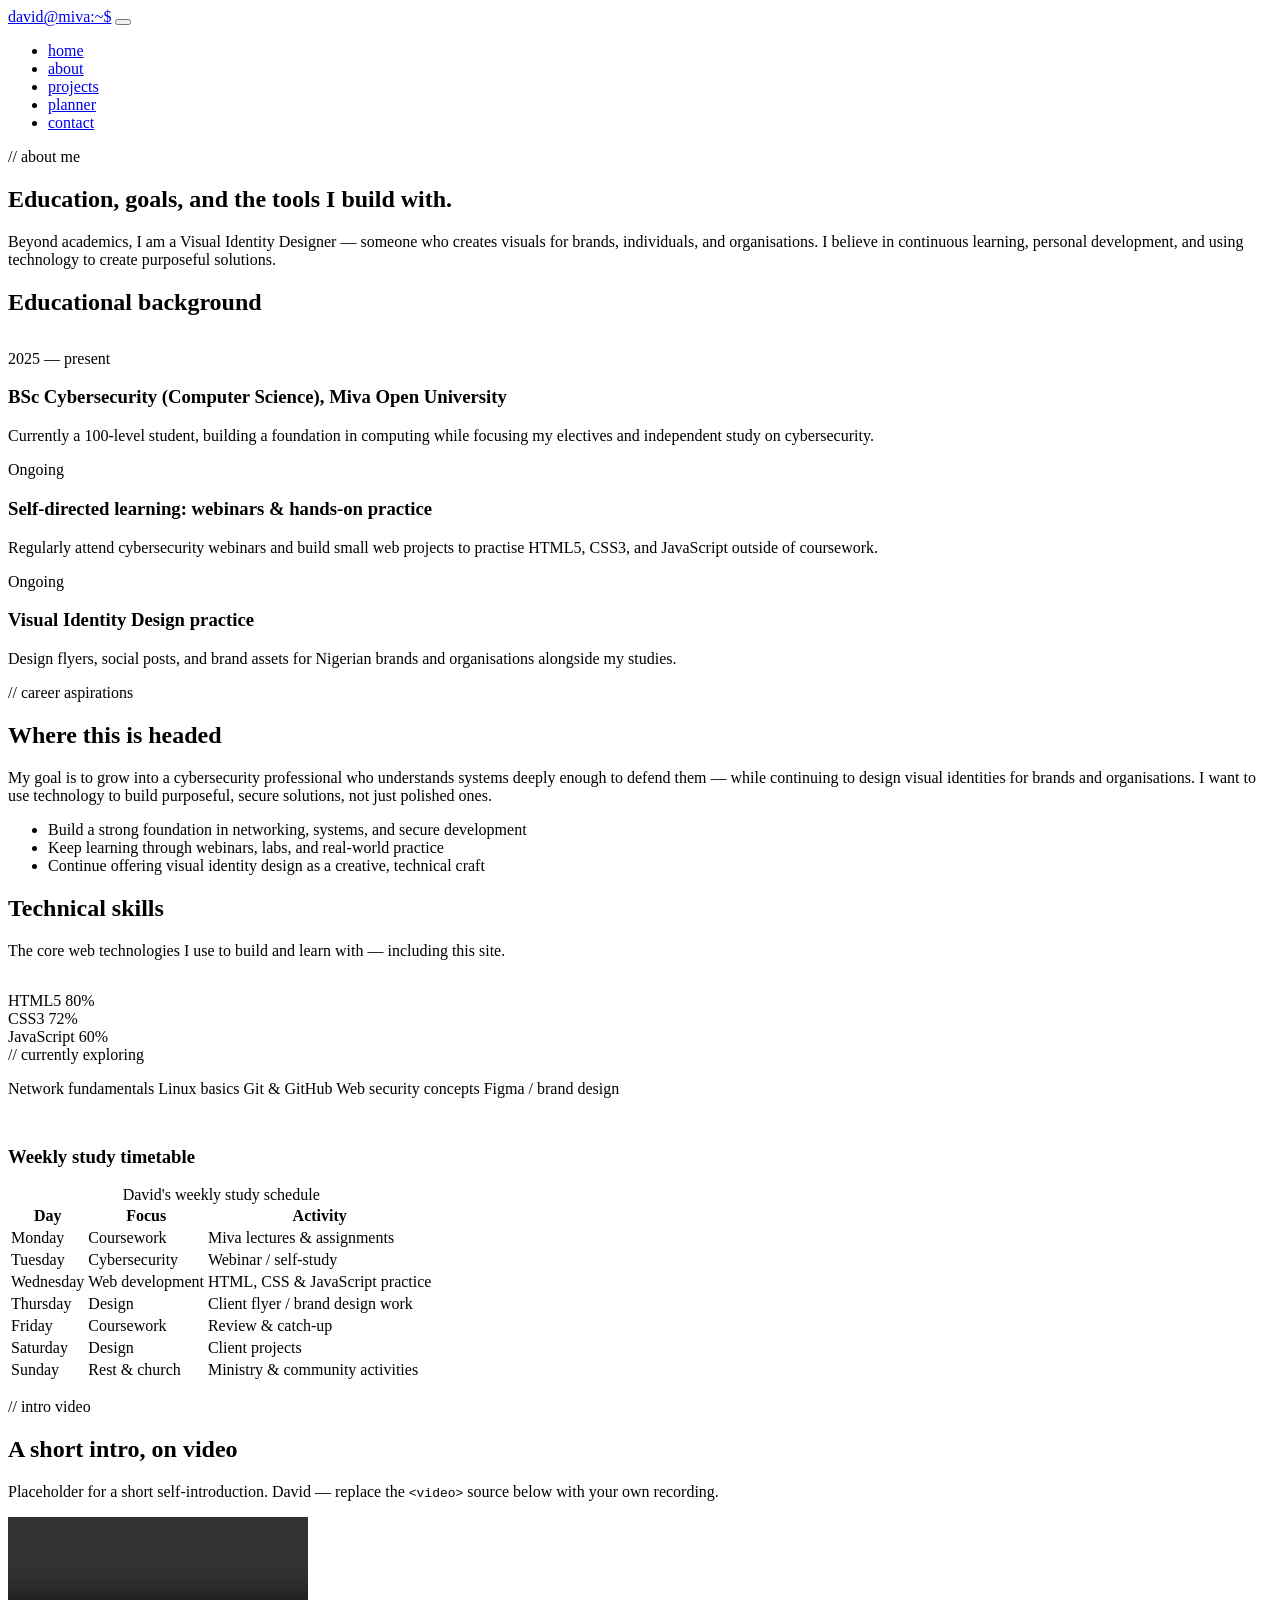
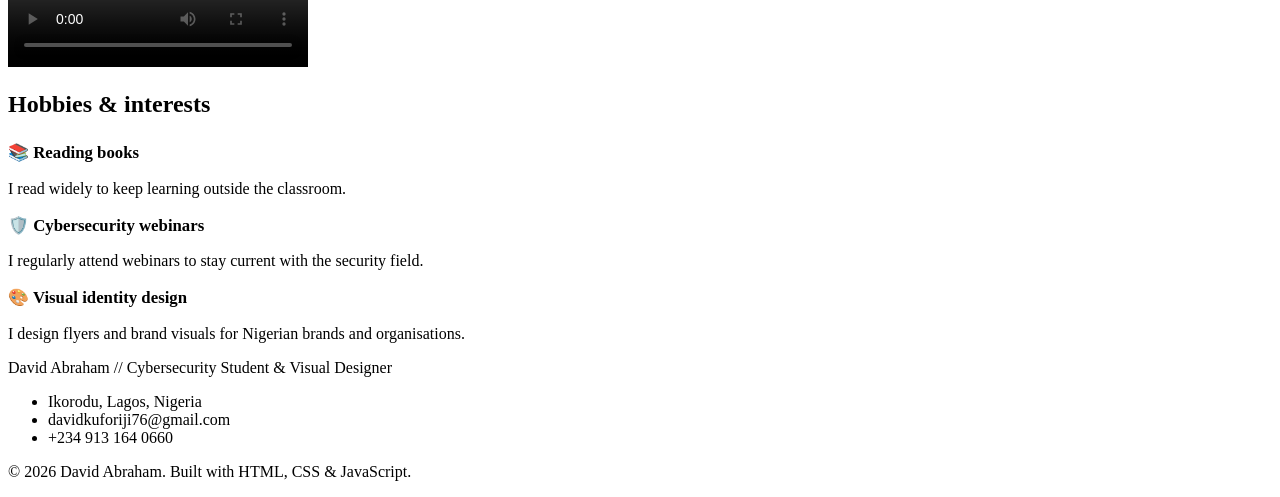
==== about.html @ 07c9d882 "Create about.html" ====
<!DOCTYPE html>
<html lang="en">
<head>
<meta charset="UTF-8">
<meta name="viewport" content="width=device-width, initial-scale=1.0">
<title>About — David Abraham</title>
<meta name="description" content="Educational background, career aspirations, technical skills and hobbies of David Abraham, a Cybersecurity student at Miva Open University.">
<link rel="stylesheet" href="style.css">
</head>
<body>

<header class="site-header">
  <nav class="navbar" aria-label="Primary navigation">
    <a href="index.html" class="logo">david<span class="accent">@</span>miva<span class="prompt">:~$</span></a>
    <button class="hamburger" id="hamburger" aria-label="Toggle menu" aria-expanded="false">
      <span></span><span></span><span></span>
    </button>
    <ul class="nav-links" id="navLinks">
      <li><a href="index.html">home</a></li>
      <li><a href="about.html">about</a></li>
      <li><a href="projects.html">projects</a></li>
      <li><a href="planner.html">planner</a></li>
      <li><a href="contact.html">contact</a></li>
    </ul>
  </nav>
</header>

<main>

  <section class="page-header container reveal">
    <p class="eyebrow">// about me</p>
    <h1>Education, goals, and the tools I build with.</h1>
    <p class="section-lede">
      Beyond academics, I am a Visual Identity Designer — someone who creates visuals for brands,
      individuals, and organisations. I believe in continuous learning, personal development, and
      using technology to create purposeful solutions.
    </p>
  </section>

  <!-- ============ EDUCATION TIMELINE ============ -->
  <section class="section container">
    <h2 class="section-title reveal">Educational background</h2>
    <div class="timeline reveal" style="margin-top: 34px;">
      <div class="timeline-item">
        <span class="meta">2025 — present</span>
        <h3>BSc Cybersecurity (Computer Science), Miva Open University</h3>
        <p>Currently a 100-level student, building a foundation in computing while focusing my
          electives and independent study on cybersecurity.</p>
      </div>
      <div class="timeline-item">
        <span class="meta">Ongoing</span>
        <h3>Self-directed learning: webinars &amp; hands-on practice</h3>
        <p>Regularly attend cybersecurity webinars and build small web projects to practise
          HTML5, CSS3, and JavaScript outside of coursework.</p>
      </div>
      <div class="timeline-item">
        <span class="meta">Ongoing</span>
        <h3>Visual Identity Design practice</h3>
        <p>Design flyers, social posts, and brand assets for Nigerian brands and organisations
          alongside my studies.</p>
      </div>
    </div>
  </section>

  <!-- ============ CAREER ASPIRATIONS ============ -->
  <section class="section-tight container reveal">
    <div class="card">
      <p class="eyebrow">// career aspirations</p>
      <h2 class="section-title" style="font-size: 1.5rem;">Where this is headed</h2>
      <p>
        My goal is to grow into a cybersecurity professional who understands systems deeply enough
        to defend them — while continuing to design visual identities for brands and organisations.
        I want to use technology to build purposeful, secure solutions, not just polished ones.
      </p>
      <ul class="list-check">
        <li>Build a strong foundation in networking, systems, and secure development</li>
        <li>Keep learning through webinars, labs, and real-world practice</li>
        <li>Continue offering visual identity design as a creative, technical craft</li>
      </ul>
    </div>
  </section>

  <!-- ============ TECHNICAL SKILLS ============ -->
  <section class="section container">
    <h2 class="section-title reveal">Technical skills</h2>
    <p class="section-lede reveal">The core web technologies I use to build and learn with — including this site.</p>

    <div class="grid grid-2" style="margin-top: 32px; align-items: start;">
      <div class="reveal">
        <div class="skill-bars">
          <div class="skill-bar-row">
            <span class="skill-bar-label">HTML5</span>
            <span class="skill-bar-track"><span class="skill-bar-fill" data-level="80"></span></span>
            <span class="skill-bar-pct">80%</span>
          </div>
          <div class="skill-bar-row">
            <span class="skill-bar-label">CSS3</span>
            <span class="skill-bar-track"><span class="skill-bar-fill" data-level="72"></span></span>
            <span class="skill-bar-pct">72%</span>
          </div>
          <div class="skill-bar-row">
            <span class="skill-bar-label">JavaScript</span>
            <span class="skill-bar-track"><span class="skill-bar-fill" data-level="60"></span></span>
            <span class="skill-bar-pct">60%</span>
          </div>
        </div>
      </div>
      <div class="reveal">
        <p class="eyebrow" style="margin-top:0;">// currently exploring</p>
        <div class="badge-list">
          <span class="badge">Network fundamentals</span>
          <span class="badge">Linux basics</span>
          <span class="badge">Git &amp; GitHub</span>
          <span class="badge">Web security concepts</span>
          <span class="badge">Figma / brand design</span>
        </div>
      </div>
    </div>

    <!-- Mandatory table element: a simple weekly study timetable -->
    <h3 style="margin-top: 48px;">Weekly study timetable</h3>
    <div class="table-wrap reveal">
      <table>
        <caption class="visually-hidden">David's weekly study schedule</caption>
        <thead>
          <tr>
            <th scope="col">Day</th>
            <th scope="col">Focus</th>
            <th scope="col">Activity</th>
          </tr>
        </thead>
        <tbody>
          <tr><td>Monday</td><td>Coursework</td><td>Miva lectures &amp; assignments</td></tr>
          <tr><td>Tuesday</td><td>Cybersecurity</td><td>Webinar / self-study</td></tr>
          <tr><td>Wednesday</td><td>Web development</td><td>HTML, CSS &amp; JavaScript practice</td></tr>
          <tr><td>Thursday</td><td>Design</td><td>Client flyer / brand design work</td></tr>
          <tr><td>Friday</td><td>Coursework</td><td>Review &amp; catch-up</td></tr>
          <tr><td>Saturday</td><td>Design</td><td>Client projects</td></tr>
          <tr><td>Sunday</td><td>Rest &amp; church</td><td>Ministry &amp; community activities</td></tr>
        </tbody>
      </table>
    </div>
  </section>

  <!-- ============ MULTIMEDIA: INTRO VIDEO PLACEHOLDER ============ -->
  <section class="section-tight container reveal">
    <p class="eyebrow">// intro video</p>
    <h2 class="section-title" style="font-size: 1.5rem;">A short intro, on video</h2>
    <p class="section-lede">Placeholder for a short self-introduction. David — replace the <code>&lt;video&gt;</code> source below with your own recording.</p>
    <video controls class="video-placeholder" poster="" aria-label="David Abraham introduction video placeholder">
      <!-- Replace this src with your own video file, e.g. src="media/intro.mp4" -->
      <source src="" type="video/mp4">
      <p>Your browser doesn't support embedded video. This slot is a placeholder for David's introduction video.</p>
    </video>
  </section>

  <!-- ============ HOBBIES ============ -->
  <section class="section-tight container reveal">
    <h2 class="section-title" style="font-size: 1.5rem;">Hobbies &amp; interests</h2>
    <div class="grid grid-3" style="margin-top: 24px;">
      <div class="card">
        <h3 style="font-size: 1.05rem;">📚 Reading books</h3>
        <p>I read widely to keep learning outside the classroom.</p>
      </div>
      <div class="card">
        <h3 style="font-size: 1.05rem;">🛡️ Cybersecurity webinars</h3>
        <p>I regularly attend webinars to stay current with the security field.</p>
      </div>
      <div class="card">
        <h3 style="font-size: 1.05rem;">🎨 Visual identity design</h3>
        <p>I design flyers and brand visuals for Nigerian brands and organisations.</p>
      </div>
    </div>
  </section>

</main>

<footer class="site-footer">
  <div class="container footer-content">
    <p class="footer-brand">David Abraham <span class="dim">// Cybersecurity Student &amp; Visual Designer</span></p>
    <ul class="footer-contact">
      <li>Ikorodu, Lagos, Nigeria</li>
      <li>davidkuforiji76@gmail.com</li>
      <li>+234 913 164 0660</li>
    </ul>
    <p class="footer-copy">&copy; 2026 David Abraham. Built with HTML, CSS &amp; JavaScript.</p>
  </div>
</footer>

<script src="script.js"></script>
</body>
</html>
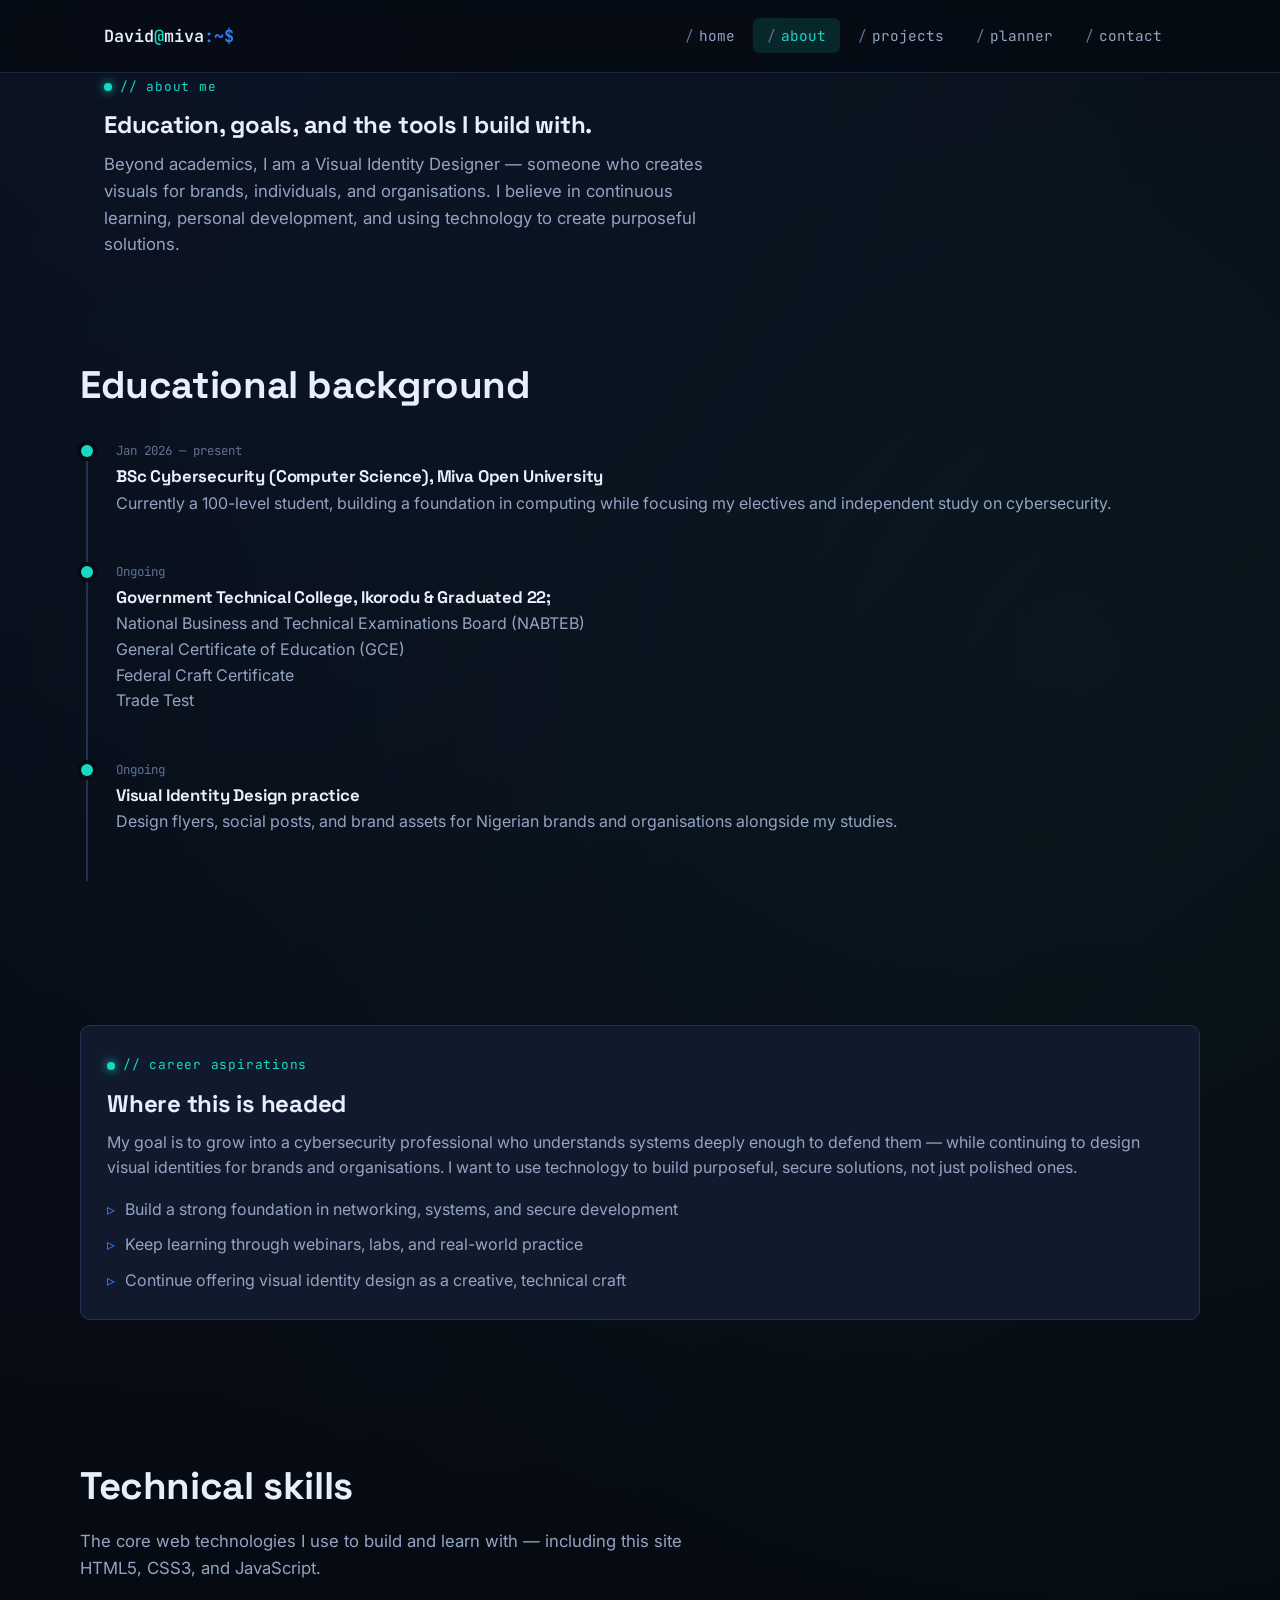
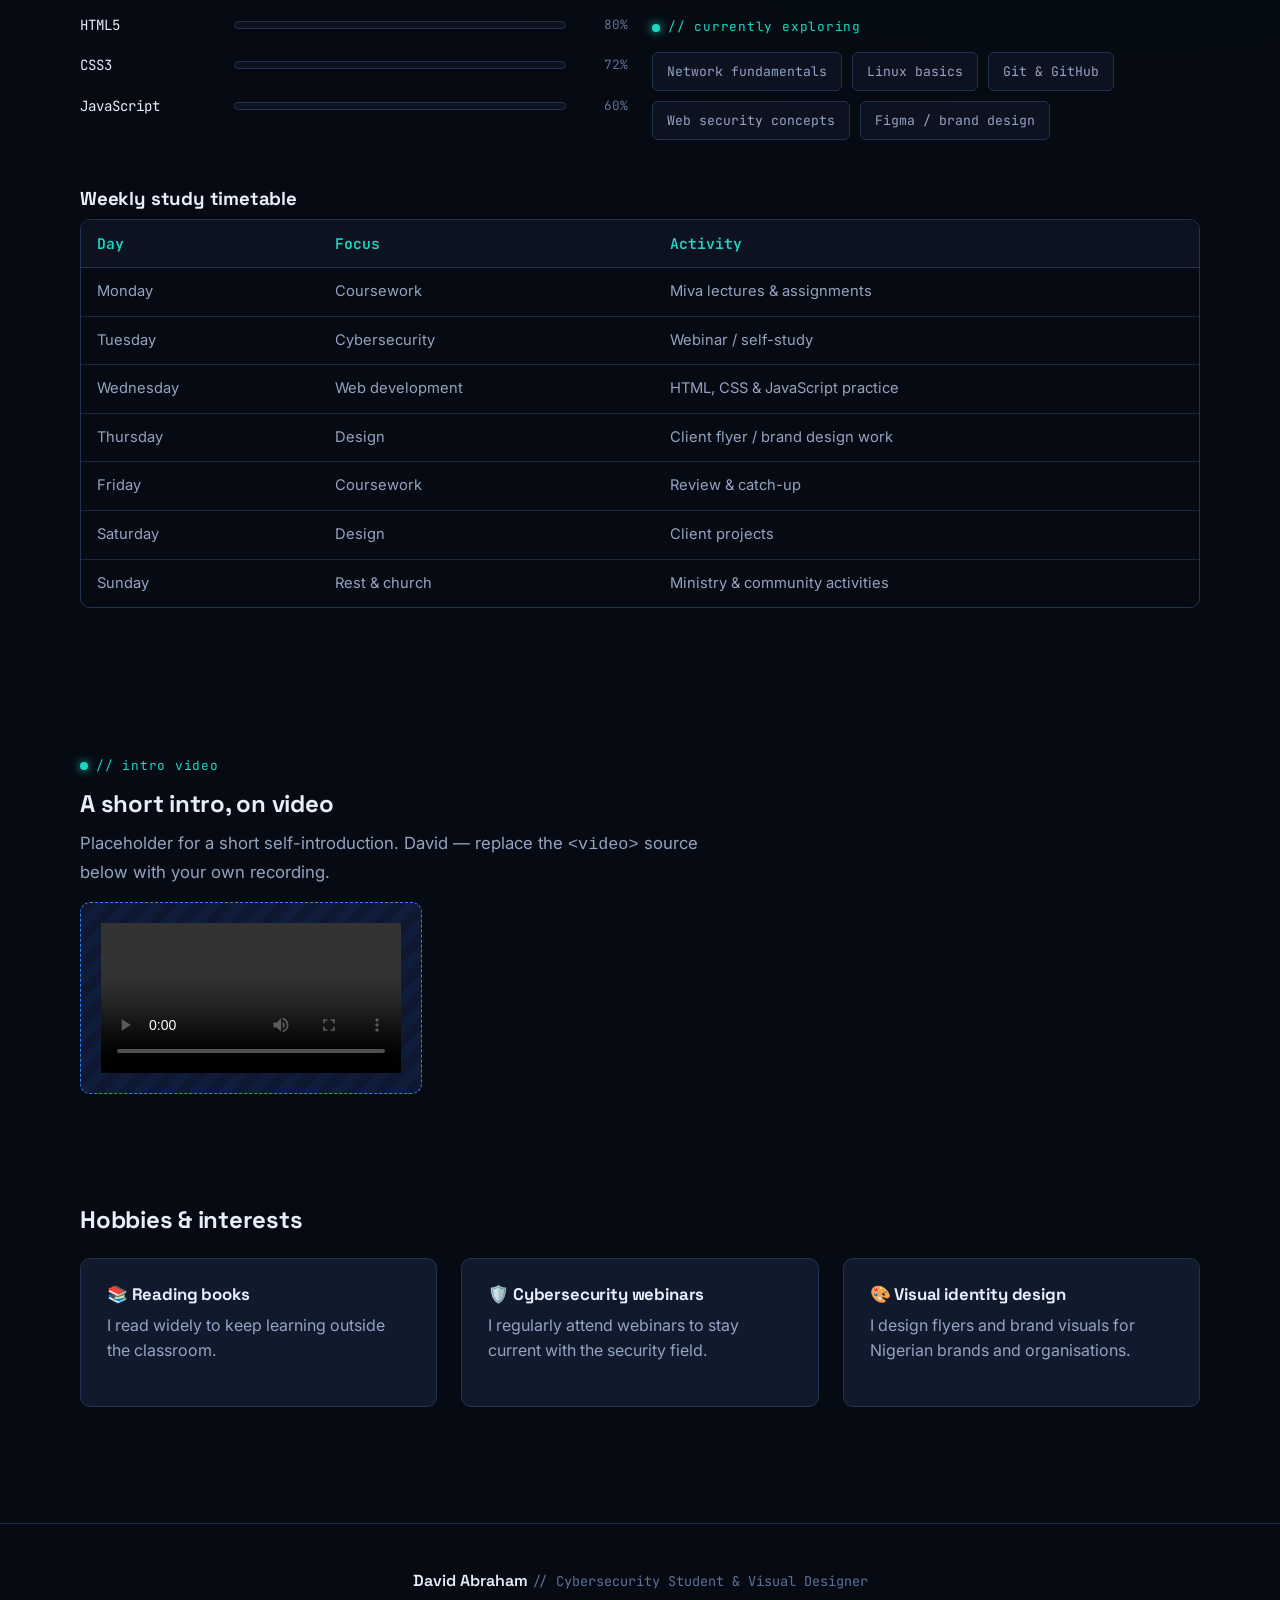
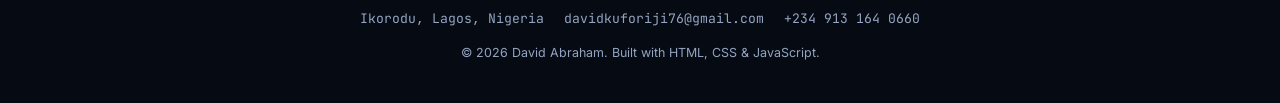
==== commit ee300d61: "Update about.html" ====
--- a/about.html
+++ b/about.html
@@ -11,7 +11,7 @@
 
 <header class="site-header">
   <nav class="navbar" aria-label="Primary navigation">
-    <a href="index.html" class="logo">david<span class="accent">@</span>miva<span class="prompt">:~$</span></a>
+    <a href="index.html" class="logo">David<span class="accent">@</span>miva<span class="prompt">:~$</span></a>
     <button class="hamburger" id="hamburger" aria-label="Toggle menu" aria-expanded="false">
       <span></span><span></span><span></span>
     </button>
@@ -42,16 +42,17 @@
     <h2 class="section-title reveal">Educational background</h2>
     <div class="timeline reveal" style="margin-top: 34px;">
       <div class="timeline-item">
-        <span class="meta">2025 — present</span>
+        <span class="meta">Jan 2026 — present</span>
         <h3>BSc Cybersecurity (Computer Science), Miva Open University</h3>
         <p>Currently a 100-level student, building a foundation in computing while focusing my
           electives and independent study on cybersecurity.</p>
       </div>
       <div class="timeline-item">
         <span class="meta">Ongoing</span>
-        <h3>Self-directed learning: webinars &amp; hands-on practice</h3>
-        <p>Regularly attend cybersecurity webinars and build small web projects to practise
-          HTML5, CSS3, and JavaScript outside of coursework.</p>
+        <h3>Government Technical College, Ikorodu & Graduated 22;</h3>
+        <p> National Business and Technical Examinations Board (NABTEB) <br/> General Certificate of Education (GCE) <br/>
+          Federal Craft Certificate <br/>Trade Test
+</p>
       </div>
       <div class="timeline-item">
         <span class="meta">Ongoing</span>
@@ -83,7 +84,7 @@
   <!-- ============ TECHNICAL SKILLS ============ -->
   <section class="section container">
     <h2 class="section-title reveal">Technical skills</h2>
-    <p class="section-lede reveal">The core web technologies I use to build and learn with — including this site.</p>
+    <p class="section-lede reveal">The core web technologies I use to build and learn with — including this site  HTML5, CSS3, and JavaScript.</p>
 
     <div class="grid grid-2" style="margin-top: 32px; align-items: start;">
       <div class="reveal">
@@ -189,4 +190,4 @@
 
 <script src="script.js"></script>
 </body>
-</html>+</html>
--- a/style.css
+++ b/style.css
@@ -0,0 +1,538 @@
+/* =========================================================================
+   COS 106 STUDENT PORTFOLIO — David Abraham
+   Design direction: a cybersecurity student's terminal, rendered as a site.
+   Palette: near-black navy base, elevated slate-navy surfaces, electric-blue
+   + teal accents. Type: Space Grotesk (display), Inter (body),
+   JetBrains Mono (labels / data / terminal chrome).
+   ========================================================================= */
+
+@import url('https://fonts.googleapis.com/css2?family=Space+Grotesk:wght@500;600;700&family=Inter:wght@400;500;600;700&family=JetBrains+Mono:wght@400;500;600&display=swap');
+
+/* ---------- Design tokens ---------- */
+:root{
+  --color-bg: #060a12;
+  --color-bg-elevated: #0c1220;
+  --color-surface: #101a2c;
+  --color-surface-2: #14203538;
+  --color-border: #223252;
+  --color-border-soft: #1a2740;
+  --color-text: #e9eefb;
+  --color-text-muted: #93a4c2;
+  --color-text-dim: #5f7196;
+  --color-accent-blue: #2f81ff;
+  --color-accent-blue-soft: #2f81ff26;
+  --color-accent-teal: #17d9c4;
+  --color-accent-teal-soft: #17d9c422;
+  --color-danger: #ff5470;
+  --color-success: #17d9c4;
+
+  --font-display: 'Space Grotesk', 'Segoe UI', sans-serif;
+  --font-body: 'Inter', 'Segoe UI', sans-serif;
+  --font-mono: 'JetBrains Mono', 'Consolas', monospace;
+
+  --radius-sm: 6px;
+  --radius-md: 10px;
+  --radius-lg: 16px;
+
+  --max-width: 1120px;
+  --nav-height: 72px;
+
+  --shadow-glow: 0 0 0 1px var(--color-border), 0 20px 60px -20px #000c;
+  --transition-fast: 150ms ease;
+  --transition-med: 300ms cubic-bezier(.2,.7,.2,1);
+}
+
+/* ---------- Reset ---------- */
+*, *::before, *::after{ box-sizing: border-box; }
+html{ scroll-behavior: smooth; }
+body{
+  margin: 0;
+  background: var(--color-bg);
+  background-image:
+    radial-gradient(circle at 15% 0%, #12213f66 0%, transparent 45%),
+    radial-gradient(circle at 85% 20%, #0d2b2a55 0%, transparent 40%);
+  color: var(--color-text);
+  font-family: var(--font-body);
+  line-height: 1.6;
+  -webkit-font-smoothing: antialiased;
+}
+img{ max-width: 100%; display: block; }
+a{ color: inherit; text-decoration: none; }
+ul{ list-style: none; margin: 0; padding: 0; }
+h1,h2,h3,h4{ font-family: var(--font-display); line-height: 1.15; margin: 0 0 .5em; letter-spacing: -0.01em; }
+p{ margin: 0 0 1em; color: var(--color-text-muted); }
+button{ font-family: inherit; cursor: pointer; }
+input, textarea{ font-family: inherit; }
+
+:focus-visible{
+  outline: 2px solid var(--color-accent-teal);
+  outline-offset: 3px;
+  border-radius: 4px;
+}
+
+@media (prefers-reduced-motion: reduce){
+  *{ animation-duration: 0.001ms !important; animation-iteration-count: 1 !important; transition-duration: 0.001ms !important; scroll-behavior: auto !important; }
+}
+
+.container{
+  max-width: var(--max-width);
+  margin: 0 auto;
+  padding: 0 24px;
+}
+
+.eyebrow{
+  font-family: var(--font-mono);
+  font-size: 0.8rem;
+  letter-spacing: 0.06em;
+  color: var(--color-accent-teal);
+  display: inline-flex;
+  align-items: center;
+  gap: 8px;
+  margin-bottom: 14px;
+}
+.eyebrow::before{ content: ''; width: 8px; height: 8px; border-radius: 50%; background: var(--color-accent-teal); box-shadow: 0 0 10px var(--color-accent-teal); }
+
+.section{ padding: 88px 0; }
+.section-tight{ padding: 56px 0; }
+.section-title{ font-size: clamp(1.7rem, 3vw, 2.4rem); }
+.section-lede{ max-width: 640px; color: var(--color-text-muted); font-size: 1.05rem; }
+
+/* ---------- Buttons ---------- */
+.btn{
+  display: inline-flex;
+  align-items: center;
+  gap: 8px;
+  padding: 12px 22px;
+  border-radius: var(--radius-sm);
+  font-family: var(--font-mono);
+  font-size: 0.92rem;
+  font-weight: 500;
+  border: 1px solid var(--color-border);
+  transition: transform var(--transition-fast), border-color var(--transition-fast), background var(--transition-fast), box-shadow var(--transition-fast);
+}
+.btn-primary{
+  background: linear-gradient(135deg, var(--color-accent-blue), #1c5fd6);
+  color: #051021;
+  font-weight: 600;
+  border-color: transparent;
+}
+.btn-primary:hover{ transform: translateY(-2px); box-shadow: 0 10px 26px -10px var(--color-accent-blue); }
+.btn-ghost{ background: var(--color-surface); color: var(--color-text); }
+.btn-ghost:hover{ border-color: var(--color-accent-teal); color: var(--color-accent-teal); }
+.btn:active{ transform: translateY(0); }
+
+/* ---------- Header / Nav ---------- */
+.site-header{
+  position: sticky;
+  top: 0;
+  z-index: 100;
+  backdrop-filter: blur(10px);
+  background: #060a12cc;
+  border-bottom: 1px solid var(--color-border-soft);
+}
+.navbar{
+  max-width: var(--max-width);
+  margin: 0 auto;
+  height: var(--nav-height);
+  padding: 0 24px;
+  display: flex;
+  align-items: center;
+  justify-content: space-between;
+}
+.logo{
+  font-family: var(--font-mono);
+  font-size: 1.05rem;
+  font-weight: 600;
+  color: var(--color-text);
+}
+.logo .accent{ color: var(--color-accent-teal); }
+.logo .prompt{ color: var(--color-accent-blue); }
+
+.nav-links{ display: flex; gap: 4px; align-items: center; }
+.nav-links a{
+  font-family: var(--font-mono);
+  font-size: 0.9rem;
+  color: var(--color-text-muted);
+  padding: 8px 14px;
+  border-radius: var(--radius-sm);
+  position: relative;
+  transition: color var(--transition-fast), background var(--transition-fast);
+}
+.nav-links a::before{ content: '/'; margin-right: 5px; color: var(--color-text-dim); }
+.nav-links a:hover{ color: var(--color-text); background: var(--color-surface); }
+.nav-links a.active{ color: var(--color-accent-teal); background: var(--color-accent-teal-soft); }
+
+.hamburger{
+  display: none;
+  flex-direction: column;
+  justify-content: center;
+  gap: 5px;
+  width: 40px;
+  height: 40px;
+  background: transparent;
+  border: 1px solid var(--color-border);
+  border-radius: var(--radius-sm);
+}
+.hamburger span{
+  display: block;
+  width: 18px;
+  height: 2px;
+  margin: 0 auto;
+  background: var(--color-text);
+  transition: transform var(--transition-med), opacity var(--transition-med);
+}
+.hamburger.open span:nth-child(1){ transform: translateY(7px) rotate(45deg); }
+.hamburger.open span:nth-child(2){ opacity: 0; }
+.hamburger.open span:nth-child(3){ transform: translateY(-7px) rotate(-45deg); }
+
+/* ---------- Hero ---------- */
+.hero{
+  padding: 72px 0 96px;
+  display: grid;
+  grid-template-columns: 1.15fr 0.85fr;
+  gap: 48px;
+  align-items: center;
+}
+.hero-copy h1{
+  font-size: clamp(2.1rem, 5vw, 3.4rem);
+}
+.hero-copy .highlight{ color: var(--color-accent-teal); }
+.hero-actions{ display: flex; gap: 14px; margin-top: 28px; flex-wrap: wrap; }
+
+/* Terminal boot animation — the site's signature element */
+.terminal{
+  background: var(--color-bg-elevated);
+  border: 1px solid var(--color-border);
+  border-radius: var(--radius-lg);
+  box-shadow: var(--shadow-glow);
+  overflow: hidden;
+  font-family: var(--font-mono);
+  animation: fadeInUp 700ms ease both;
+}
+.terminal-bar{
+  display: flex;
+  align-items: center;
+  gap: 8px;
+  padding: 12px 16px;
+  background: var(--color-surface);
+  border-bottom: 1px solid var(--color-border);
+}
+.terminal-bar span{ width: 11px; height: 11px; border-radius: 50%; display: inline-block; }
+.terminal-bar span:nth-child(1){ background: #ff5f56; }
+.terminal-bar span:nth-child(2){ background: #ffbd2e; }
+.terminal-bar span:nth-child(3){ background: #27c93f; }
+.terminal-bar .terminal-title{ margin-left: 8px; color: var(--color-text-dim); font-size: 0.78rem; }
+.terminal-body{ padding: 22px; min-height: 210px; font-size: 0.92rem; }
+.terminal-line{ margin-bottom: 10px; white-space: pre-wrap; }
+.terminal-line .prompt-sign{ color: var(--color-accent-teal); margin-right: 8px; }
+.terminal-line .out{ color: var(--color-text-muted); }
+.terminal-line .ok{ color: var(--color-accent-teal); }
+.cursor{
+  display: inline-block;
+  width: 8px;
+  height: 1em;
+  background: var(--color-accent-blue);
+  vertical-align: text-bottom;
+  animation: blink 1s steps(1) infinite;
+}
+
+@keyframes blink{ 50%{ opacity: 0; } }
+@keyframes fadeInUp{ from{ opacity: 0; transform: translateY(16px); } to{ opacity: 1; transform: translateY(0); } }
+@keyframes fadeIn{ from{ opacity: 0; } to{ opacity: 1; } }
+
+.reveal{ opacity: 0; transform: translateY(18px); transition: opacity 700ms ease, transform 700ms ease; }
+.reveal.is-visible{ opacity: 1; transform: translateY(0); }
+
+/* ---------- Avatar placeholder ---------- */
+.avatar-placeholder{
+  width: 168px;
+  height: 168px;
+  border-radius: 50%;
+  border: 2px dashed var(--color-accent-teal);
+  display: flex;
+  align-items: center;
+  justify-content: center;
+  flex-direction: column;
+  gap: 4px;
+  color: var(--color-text-dim);
+  font-family: var(--font-mono);
+  font-size: 0.72rem;
+  text-align: center;
+  background: var(--color-surface);
+  margin: 0 auto 18px;
+}
+.avatar-placeholder svg{ width: 52px; height: 52px; color: var(--color-accent-teal); opacity: .8; }
+
+/* Real profile photo — used once the placeholder above is replaced with an <img> */
+.avatar-photo{
+  width: 168px;
+  height: 168px;
+  border-radius: 50%;
+  object-fit: cover;
+  border: 2px solid var(--color-accent-teal);
+  box-shadow: 0 0 0 6px var(--color-bg-elevated);
+  margin: 0 auto 18px;
+  display: block;
+}
+
+/* ---------- Cards / grid ---------- */
+.grid{ display: grid; gap: 24px; }
+.grid-3{ grid-template-columns: repeat(3, 1fr); }
+.grid-2{ grid-template-columns: repeat(2, 1fr); }
+
+.card{
+  background: var(--color-surface);
+  border: 1px solid var(--color-border);
+  border-radius: var(--radius-md);
+  padding: 26px;
+  transition: transform var(--transition-med), border-color var(--transition-med), box-shadow var(--transition-med);
+}
+.card:hover{ transform: translateY(-4px); border-color: var(--color-accent-blue); box-shadow: 0 16px 40px -20px #000a; }
+
+.project-card{ padding: 0; overflow: hidden; display: flex; flex-direction: column; }
+.project-thumb{
+  aspect-ratio: 16/9;
+  background:
+    repeating-linear-gradient(135deg, #0e1830, #0e1830 10px, #101d3a 10px, #101d3a 20px);
+  display: flex; align-items: center; justify-content: center;
+  color: var(--color-text-dim);
+  font-family: var(--font-mono);
+  font-size: 0.78rem;
+  border-bottom: 1px solid var(--color-border);
+}
+.project-body{ padding: 22px; display: flex; flex-direction: column; gap: 10px; flex: 1; }
+.project-tags{ display: flex; gap: 8px; flex-wrap: wrap; margin-bottom: 4px; }
+.tag{
+  font-family: var(--font-mono);
+  font-size: 0.72rem;
+  padding: 3px 9px;
+  border-radius: 100px;
+  background: var(--color-accent-blue-soft);
+  color: var(--color-accent-blue);
+  border: 1px solid #2f81ff40;
+}
+.project-link{
+  margin-top: auto;
+  font-family: var(--font-mono);
+  font-size: 0.85rem;
+  color: var(--color-accent-teal);
+  display: inline-flex;
+  align-items: center;
+  gap: 6px;
+}
+.project-link::after{ content: '→'; transition: transform var(--transition-fast); }
+.project-link:hover::after{ transform: translateX(4px); }
+
+/* ---------- Skills ---------- */
+.skill-bars{ display: flex; flex-direction: column; gap: 18px; }
+.skill-bar-row{ display: grid; grid-template-columns: 140px 1fr 48px; align-items: center; gap: 14px; }
+.skill-bar-label{ font-family: var(--font-mono); font-size: 0.88rem; }
+.skill-bar-track{
+  height: 8px;
+  background: var(--color-bg-elevated);
+  border: 1px solid var(--color-border);
+  border-radius: 100px;
+  overflow: hidden;
+}
+.skill-bar-fill{
+  height: 100%;
+  border-radius: 100px;
+  background: linear-gradient(90deg, var(--color-accent-blue), var(--color-accent-teal));
+  width: 0%;
+  transition: width 1100ms cubic-bezier(.2,.7,.2,1);
+}
+.skill-bar-pct{ font-family: var(--font-mono); font-size: 0.8rem; color: var(--color-text-dim); text-align: right; }
+
+.badge-list{ display: flex; flex-wrap: wrap; gap: 10px; }
+.badge{
+  font-family: var(--font-mono);
+  font-size: 0.82rem;
+  padding: 8px 14px;
+  border-radius: var(--radius-sm);
+  background: var(--color-bg-elevated);
+  border: 1px solid var(--color-border);
+  color: var(--color-text-muted);
+}
+
+/* ---------- Table ---------- */
+.table-wrap{ overflow-x: auto; border: 1px solid var(--color-border); border-radius: var(--radius-md); }
+table{ width: 100%; border-collapse: collapse; font-size: 0.92rem; min-width: 480px; }
+thead th{
+  text-align: left;
+  font-family: var(--font-mono);
+  font-weight: 600;
+  color: var(--color-accent-teal);
+  background: var(--color-bg-elevated);
+  padding: 12px 16px;
+  border-bottom: 1px solid var(--color-border);
+}
+tbody td{ padding: 12px 16px; border-bottom: 1px solid var(--color-border-soft); color: var(--color-text-muted); }
+tbody tr:last-child td{ border-bottom: none; }
+tbody tr:hover{ background: var(--color-surface-2); }
+
+/* ---------- Timeline (About) ---------- */
+.timeline{ display: flex; flex-direction: column; gap: 0; border-left: 2px solid var(--color-border); margin-left: 6px; }
+.timeline-item{ position: relative; padding: 0 0 30px 28px; }
+.timeline-item::before{
+  content: ''; position: absolute; left: -7px; top: 4px;
+  width: 12px; height: 12px; border-radius: 50%;
+  background: var(--color-accent-teal); box-shadow: 0 0 0 4px var(--color-bg);
+}
+.timeline-item h3{ font-size: 1.05rem; margin-bottom: 4px; }
+.timeline-item .meta{ font-family: var(--font-mono); font-size: 0.78rem; color: var(--color-text-dim); margin-bottom: 6px; display: block; }
+
+/* ---------- Lists ---------- */
+.list-check{ display: flex; flex-direction: column; gap: 10px; }
+.list-check li{ display: flex; gap: 10px; color: var(--color-text-muted); }
+.list-check li::before{ content: '▹'; color: var(--color-accent-blue); }
+
+/* ---------- Forms ---------- */
+.form{ display: flex; flex-direction: column; gap: 20px; }
+.field{ display: flex; flex-direction: column; gap: 8px; }
+.field label{ font-family: var(--font-mono); font-size: 0.82rem; color: var(--color-text-muted); }
+.field input, .field textarea{
+  background: var(--color-bg-elevated);
+  border: 1px solid var(--color-border);
+  border-radius: var(--radius-sm);
+  padding: 12px 14px;
+  color: var(--color-text);
+  font-size: 0.95rem;
+  transition: border-color var(--transition-fast), box-shadow var(--transition-fast);
+}
+.field input:focus, .field textarea:focus{
+  outline: none;
+  border-color: var(--color-accent-blue);
+  box-shadow: 0 0 0 3px var(--color-accent-blue-soft);
+}
+.field.has-error input, .field.has-error textarea{ border-color: var(--color-danger); }
+.field-error{
+  font-family: var(--font-mono);
+  font-size: 0.78rem;
+  color: var(--color-danger);
+  min-height: 1em;
+}
+.form-success{
+  display: none;
+  align-items: center;
+  gap: 10px;
+  padding: 14px 18px;
+  border-radius: var(--radius-sm);
+  border: 1px solid var(--color-accent-teal);
+  background: var(--color-accent-teal-soft);
+  color: var(--color-accent-teal);
+  font-family: var(--font-mono);
+  font-size: 0.88rem;
+}
+.form-success.show{ display: flex; animation: fadeIn 400ms ease; }
+
+/* ---------- Contact page layout ---------- */
+.contact-grid{ display: grid; grid-template-columns: 1fr 1.3fr; gap: 40px; align-items: start; }
+.contact-info-list{ display: flex; flex-direction: column; gap: 18px; margin-top: 20px; }
+.contact-info-item{ display: flex; gap: 14px; align-items: flex-start; }
+.contact-info-icon{
+  width: 40px; height: 40px; border-radius: var(--radius-sm);
+  background: var(--color-bg-elevated); border: 1px solid var(--color-border);
+  display: flex; align-items: center; justify-content: center; flex-shrink: 0;
+  color: var(--color-accent-teal);
+}
+.contact-info-item h4{ font-size: 0.95rem; margin-bottom: 2px; }
+.contact-info-item p{ margin: 0; font-family: var(--font-mono); font-size: 0.85rem; }
+
+/* ---------- Planner ---------- */
+.planner-panel{ background: var(--color-surface); border: 1px solid var(--color-border); border-radius: var(--radius-lg); padding: 28px; }
+.planner-input-row{ display: flex; gap: 12px; margin-bottom: 22px; }
+.planner-input-row input{
+  flex: 1;
+  background: var(--color-bg-elevated);
+  border: 1px solid var(--color-border);
+  border-radius: var(--radius-sm);
+  padding: 13px 16px;
+  color: var(--color-text);
+  font-size: 0.95rem;
+}
+.planner-input-row input:focus{ outline: none; border-color: var(--color-accent-blue); box-shadow: 0 0 0 3px var(--color-accent-blue-soft); }
+.planner-meta{ display: flex; justify-content: space-between; align-items: center; margin-bottom: 14px; font-family: var(--font-mono); font-size: 0.82rem; color: var(--color-text-dim); }
+.planner-meta #taskCount .num{ color: var(--color-accent-teal); font-weight: 600; }
+.planner-filters{ display: flex; gap: 8px; }
+.filter-btn{
+  font-family: var(--font-mono); font-size: 0.78rem; padding: 6px 12px;
+  border-radius: 100px; border: 1px solid var(--color-border); background: transparent; color: var(--color-text-muted);
+  transition: all var(--transition-fast);
+}
+.filter-btn.active{ background: var(--color-accent-blue-soft); border-color: var(--color-accent-blue); color: var(--color-accent-blue); }
+
+.task-list{ display: flex; flex-direction: column; gap: 10px; min-height: 60px; }
+.task-item{
+  display: flex; align-items: center; gap: 14px;
+  background: var(--color-bg-elevated);
+  border: 1px solid var(--color-border);
+  border-radius: var(--radius-sm);
+  padding: 13px 14px;
+  animation: fadeInUp 300ms ease both;
+}
+.task-check{
+  width: 20px; height: 20px; border-radius: 5px;
+  border: 2px solid var(--color-border);
+  display: flex; align-items: center; justify-content: center;
+  flex-shrink: 0; background: transparent; color: var(--color-bg);
+  transition: all var(--transition-fast);
+}
+.task-check.checked{ background: var(--color-accent-teal); border-color: var(--color-accent-teal); }
+.task-text{ flex: 1; font-size: 0.95rem; word-break: break-word; }
+.task-item.completed .task-text{ text-decoration: line-through; color: var(--color-text-dim); }
+.task-delete{
+  background: transparent; border: none; color: var(--color-text-dim);
+  width: 30px; height: 30px; border-radius: var(--radius-sm);
+  display: flex; align-items: center; justify-content: center;
+  transition: all var(--transition-fast);
+}
+.task-delete:hover{ color: var(--color-danger); background: #ff547022; }
+.planner-empty{
+  text-align: center; padding: 40px 20px; color: var(--color-text-dim);
+  font-family: var(--font-mono); font-size: 0.85rem;
+}
+
+/* ---------- Multimedia block ---------- */
+.media-block{
+  background: var(--color-surface); border: 1px solid var(--color-border);
+  border-radius: var(--radius-md); padding: 24px; display: flex; align-items: center; gap: 20px; flex-wrap: wrap;
+}
+.media-block audio{ flex: 1; min-width: 220px; }
+.media-note{ font-family: var(--font-mono); font-size: 0.78rem; color: var(--color-text-dim); }
+
+.visually-hidden{
+  position: absolute; width: 1px; height: 1px; padding: 0; margin: -1px;
+  overflow: hidden; clip: rect(0,0,0,0); white-space: nowrap; border: 0;
+}
+
+/* ---------- Video placeholder (multimedia element) ---------- */
+.video-placeholder{
+  aspect-ratio: 16/9;
+  max-width: 480px;
+  background: repeating-linear-gradient(135deg, #0e1830, #0e1830 10px, #101d3a 10px, #101d3a 20px);
+  border: 1px dashed var(--color-accent-blue);
+  border-radius: var(--radius-md);
+  display: flex;
+  align-items: center;
+  justify-content: center;
+  flex-direction: column;
+  gap: 10px;
+  color: var(--color-text-dim);
+  font-family: var(--font-mono);
+  font-size: 0.8rem;
+  text-align: center;
+  padding: 20px;
+}
+.video-placeholder svg{ width: 40px; height: 40px; color: var(--color-accent-blue); }
+
+/* ---------- Footer ---------- */
+.site-footer{
+  border-top: 1px solid var(--color-border-soft);
+  padding: 44px 0 30px;
+  margin-top: 60px;
+}
+.footer-content{ display: flex; flex-direction: column; gap: 14px; align-items: center; text-align: center; }
+.footer-brand{ font-family: var(--font-display); font-weight: 600; color: var(--color-text); margin: 0; }
+.footer-brand .dim{ font-family: var(--font-mono); font-weight: 400; color: var(--color-text-dim); font-size: 0.85rem; }
+.footer-contact{ display: flex; gap: 20px; flex-wrap: wrap; justify-content: center; font-family: var(--font-mono); font-size: 0.82rem; color: var(--color-text-muted); }
+.footer-copy{ font-size: 0.78rem; co
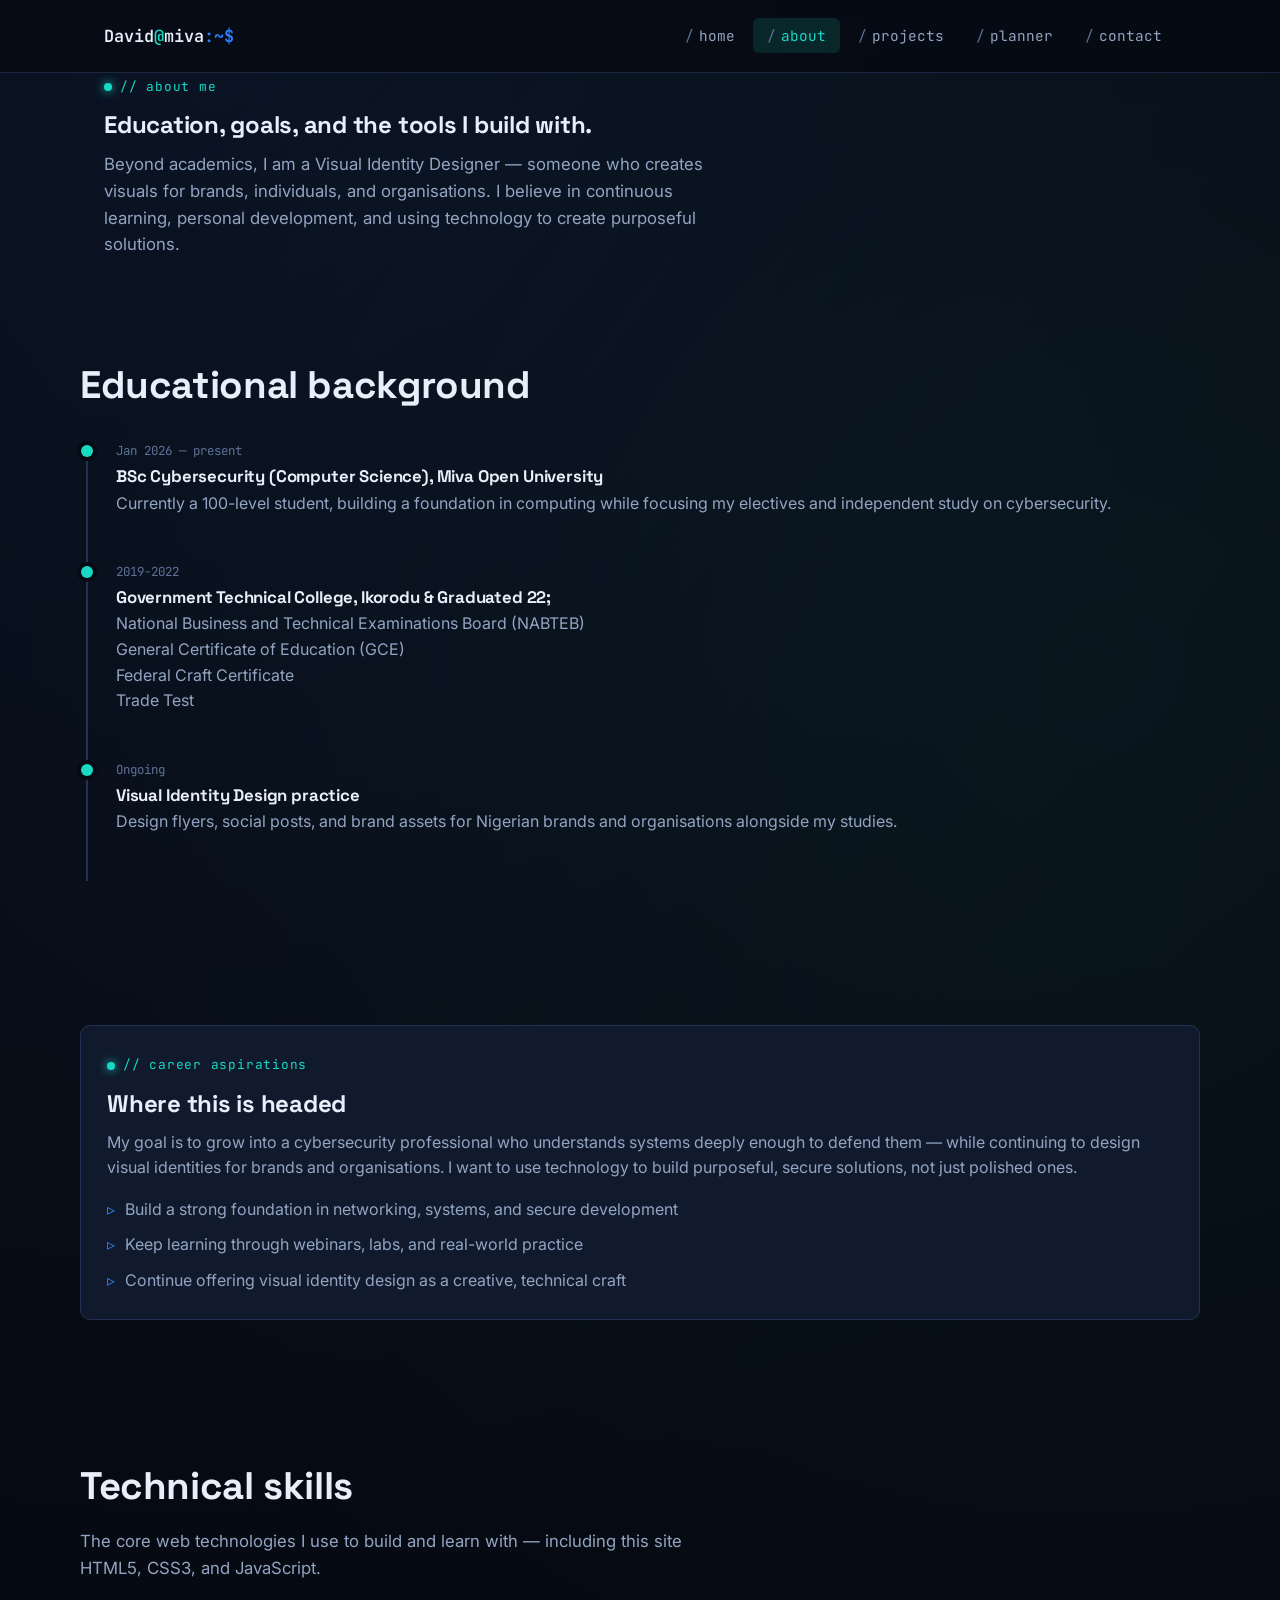
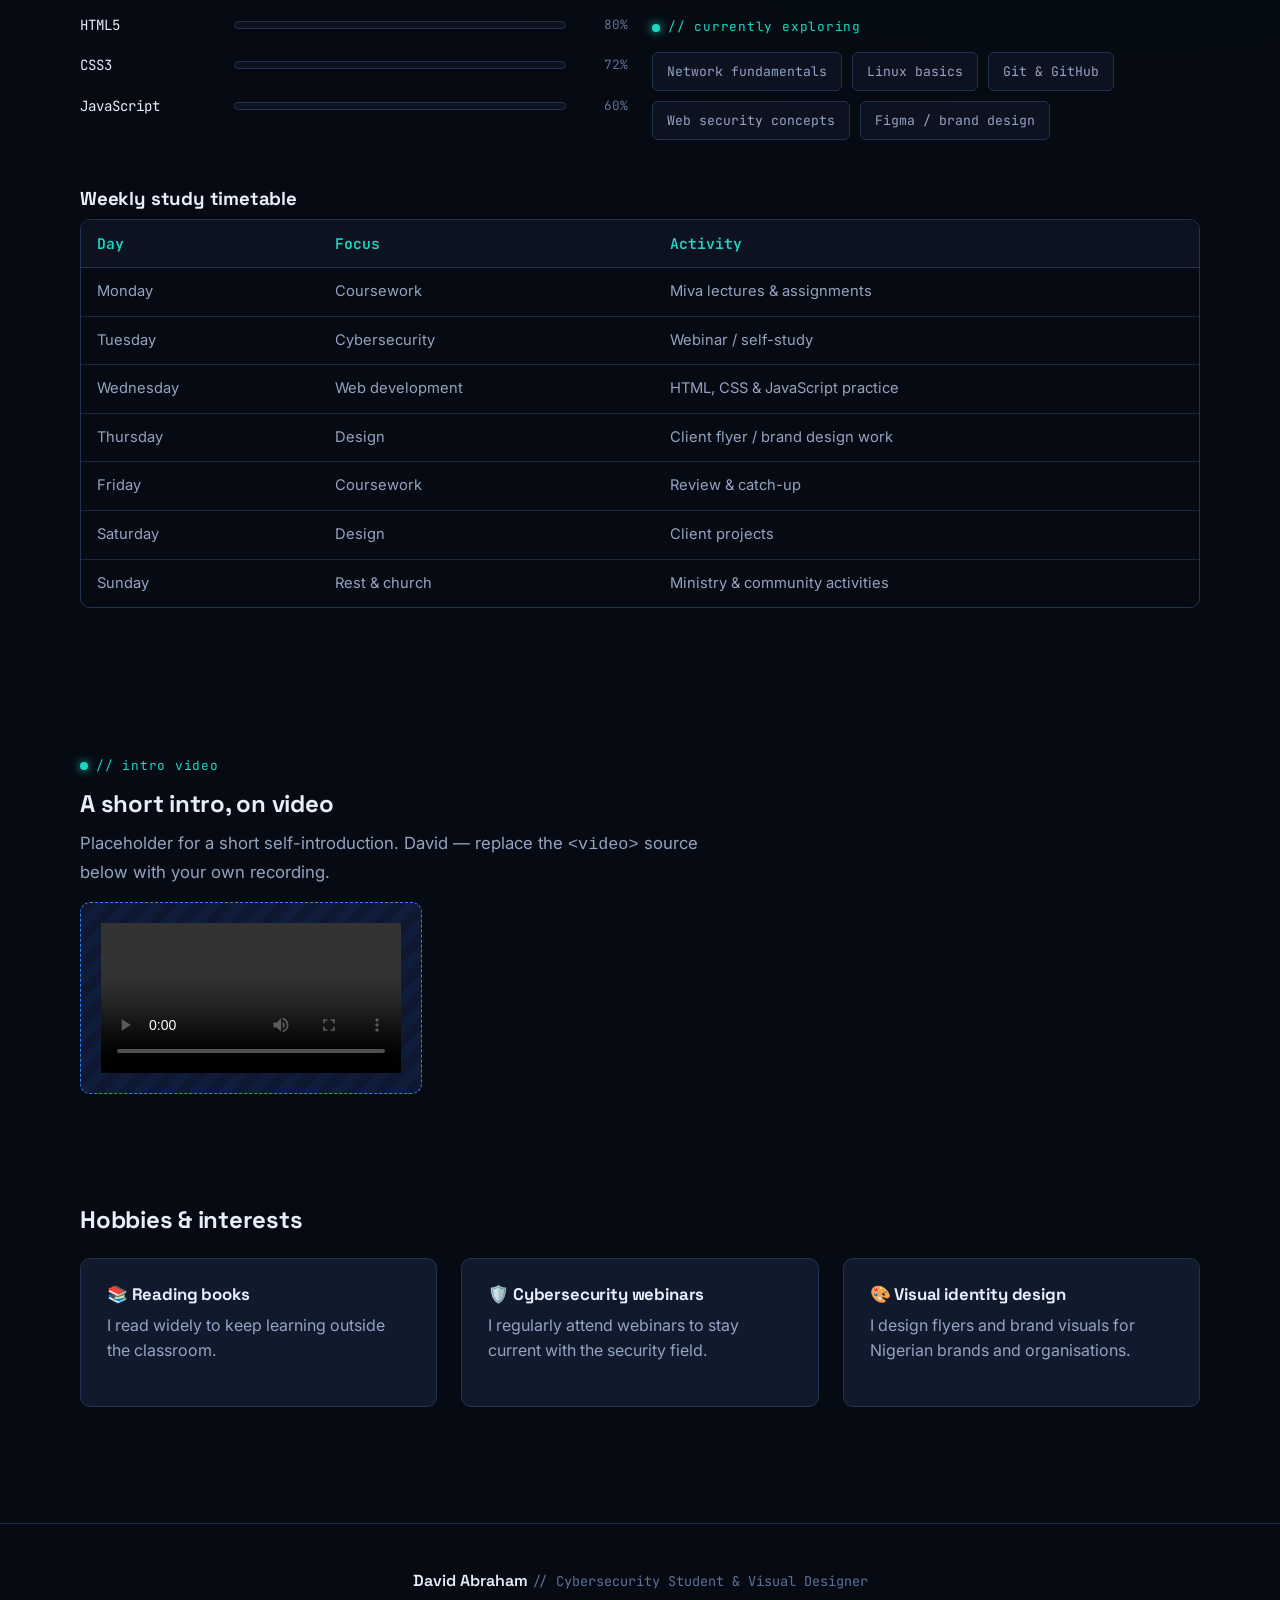
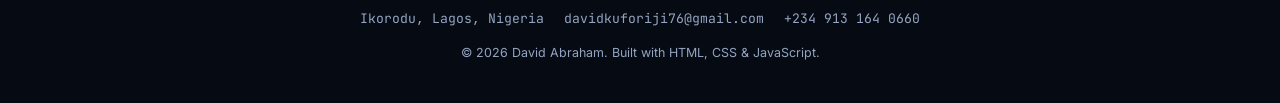
==== commit 5ee3a7c9: "Update about.html" ====
--- a/about.html
+++ b/about.html
@@ -18,7 +18,7 @@
     <ul class="nav-links" id="navLinks">
       <li><a href="index.html">home</a></li>
       <li><a href="about.html">about</a></li>
-      <li><a href="projects.html">projects</a></li>
+      <li><a href="project.html">projects</a></li>
       <li><a href="planner.html">planner</a></li>
       <li><a href="contact.html">contact</a></li>
     </ul>
@@ -48,7 +48,7 @@
           electives and independent study on cybersecurity.</p>
       </div>
       <div class="timeline-item">
-        <span class="meta">Ongoing</span>
+        <span class="meta">2019-2022</span>
         <h3>Government Technical College, Ikorodu & Graduated 22;</h3>
         <p> National Business and Technical Examinations Board (NABTEB) <br/> General Certificate of Education (GCE) <br/>
           Federal Craft Certificate <br/>Trade Test
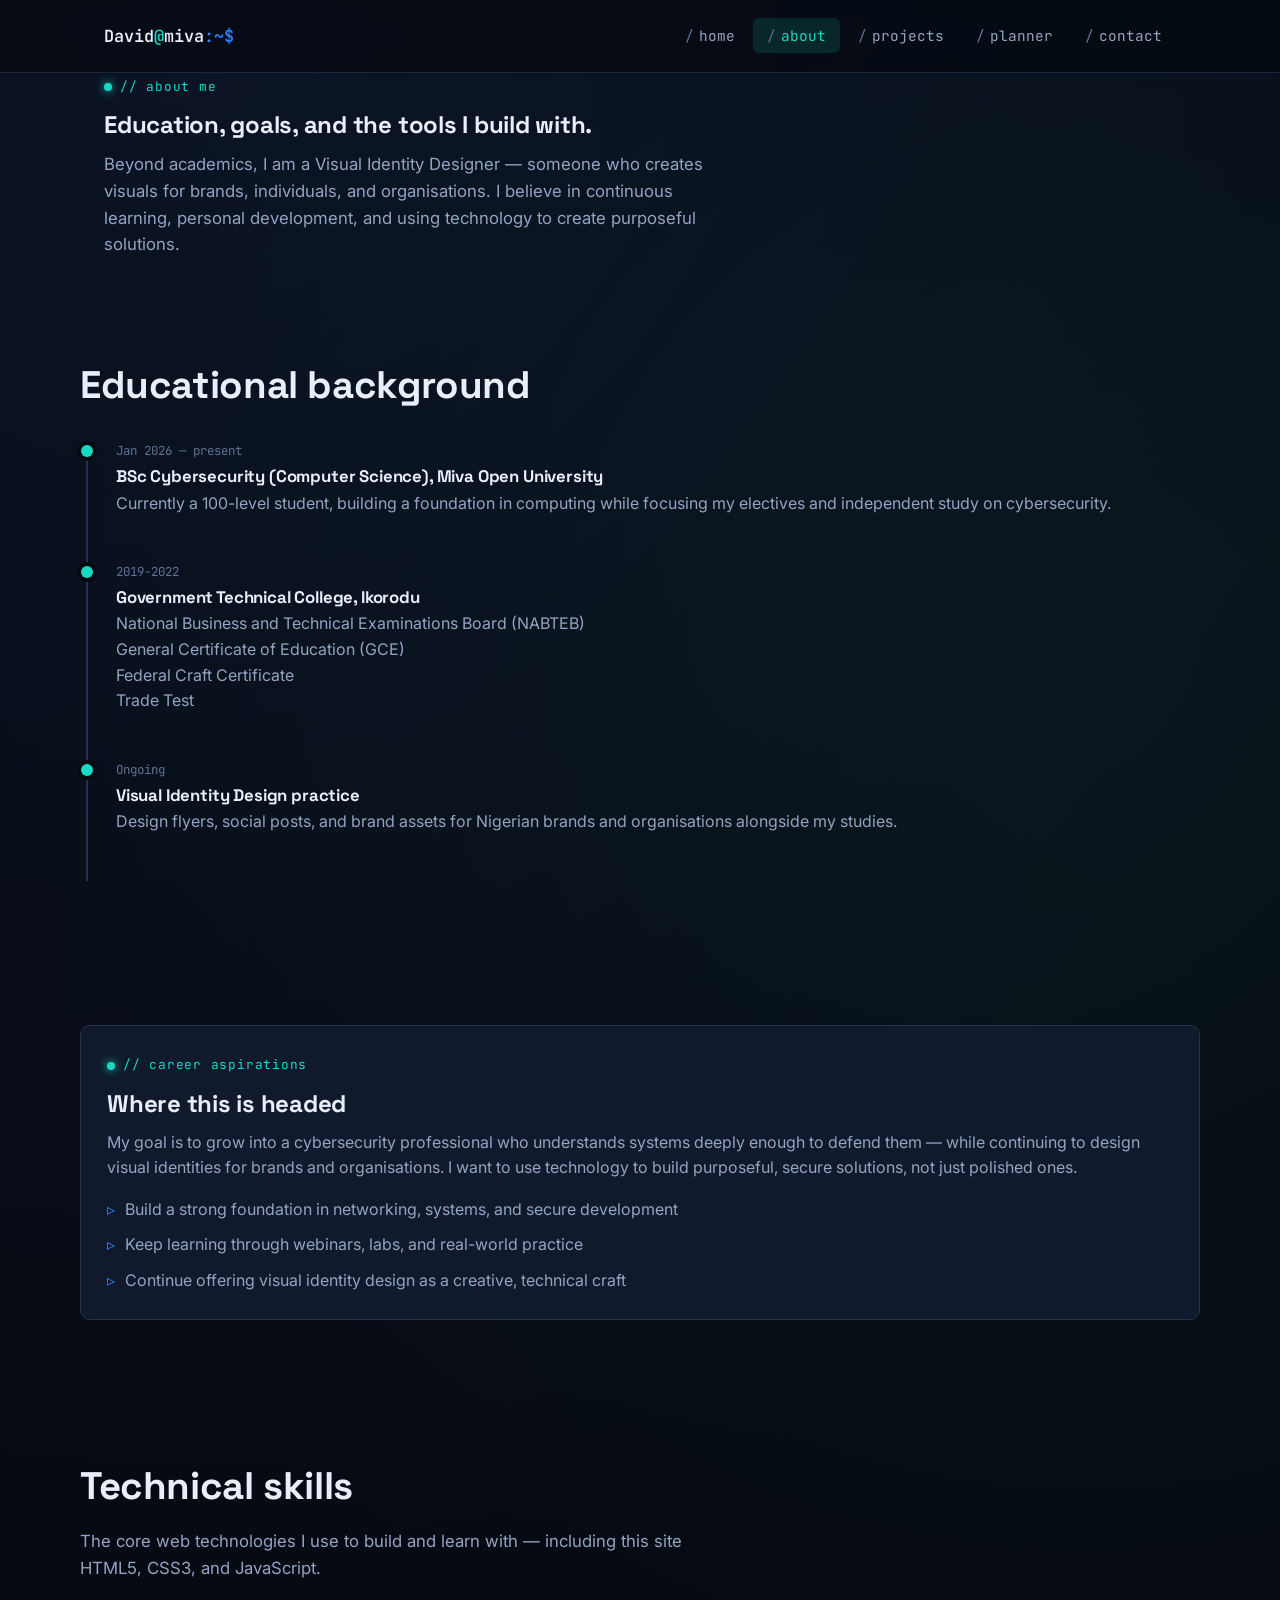
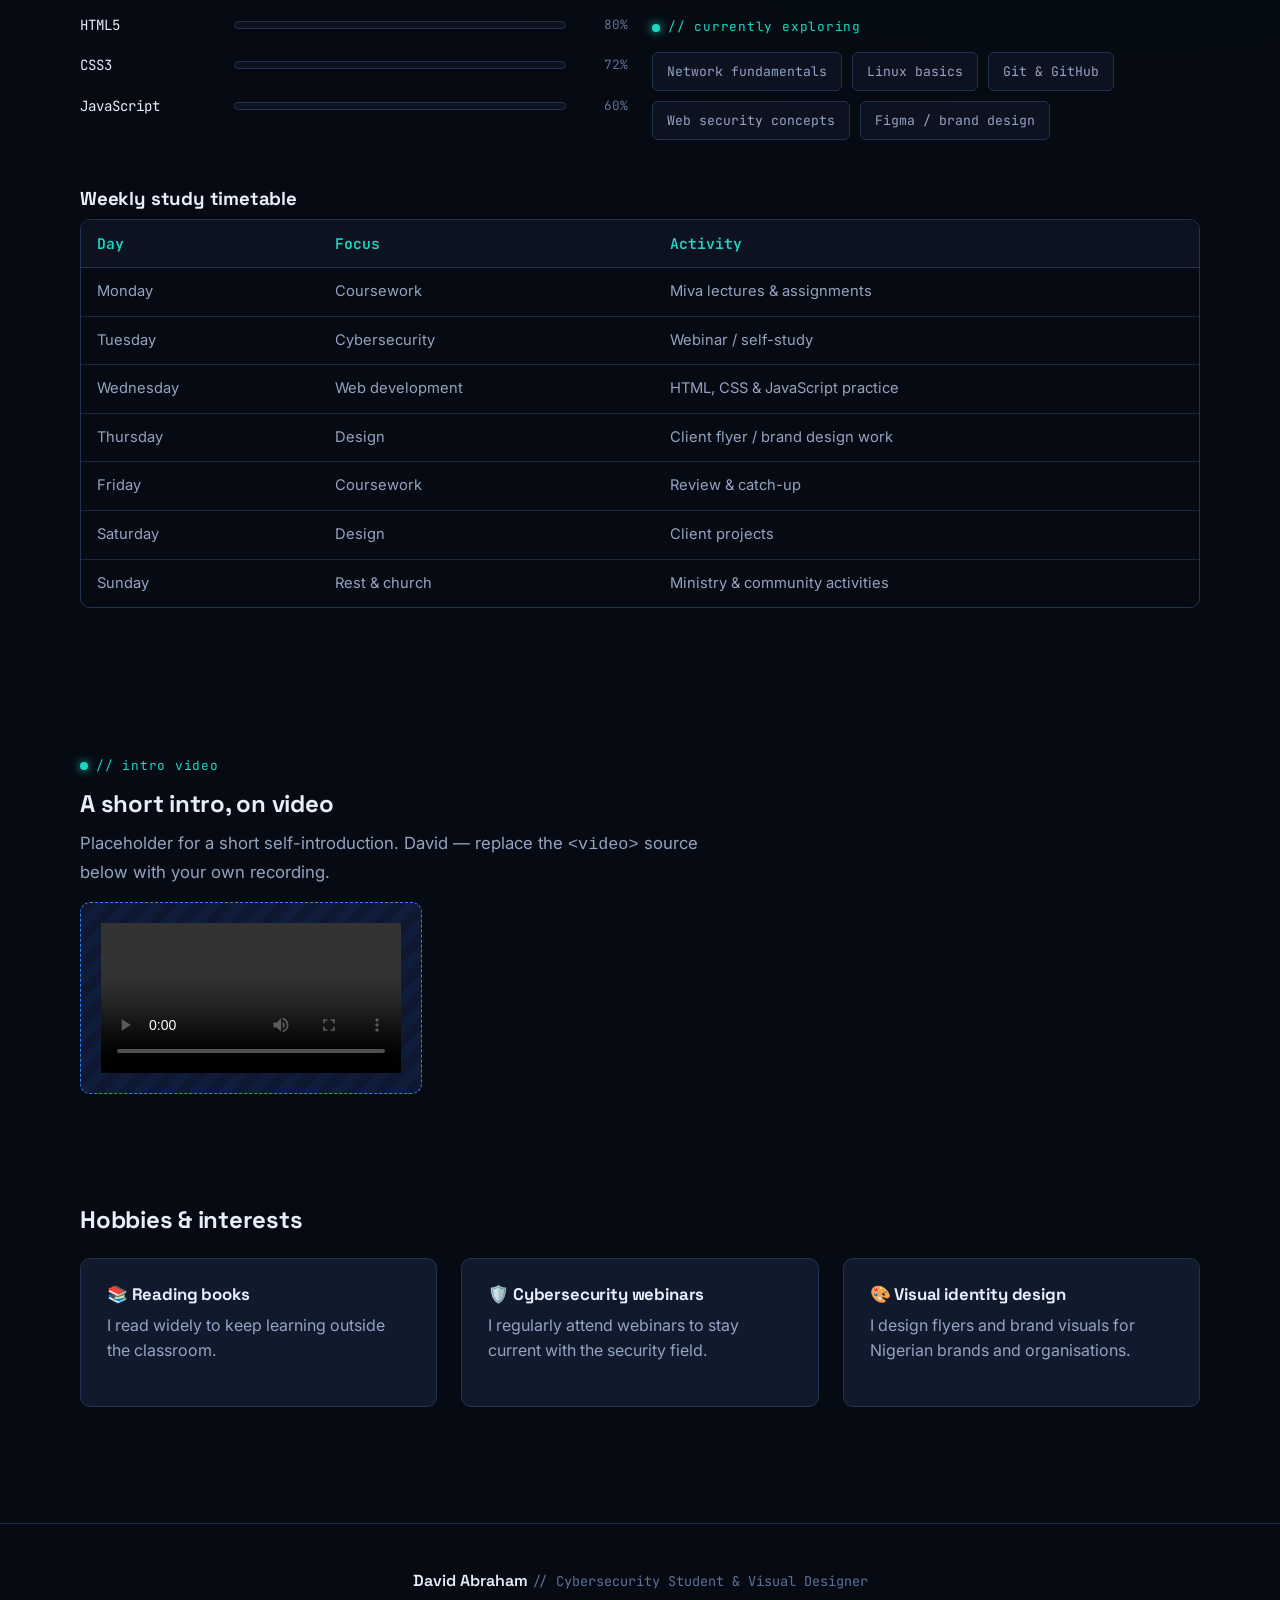
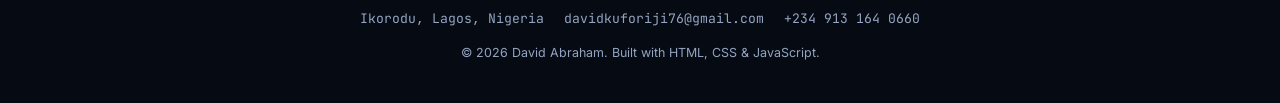
==== commit 1ff0ade9: "Update about.html" ====
--- a/about.html
+++ b/about.html
@@ -49,7 +49,7 @@
       </div>
       <div class="timeline-item">
         <span class="meta">2019-2022</span>
-        <h3>Government Technical College, Ikorodu & Graduated 22;</h3>
+        <h3>Government Technical College, Ikorodu </h3>
         <p> National Business and Technical Examinations Board (NABTEB) <br/> General Certificate of Education (GCE) <br/>
           Federal Craft Certificate <br/>Trade Test
 </p>
